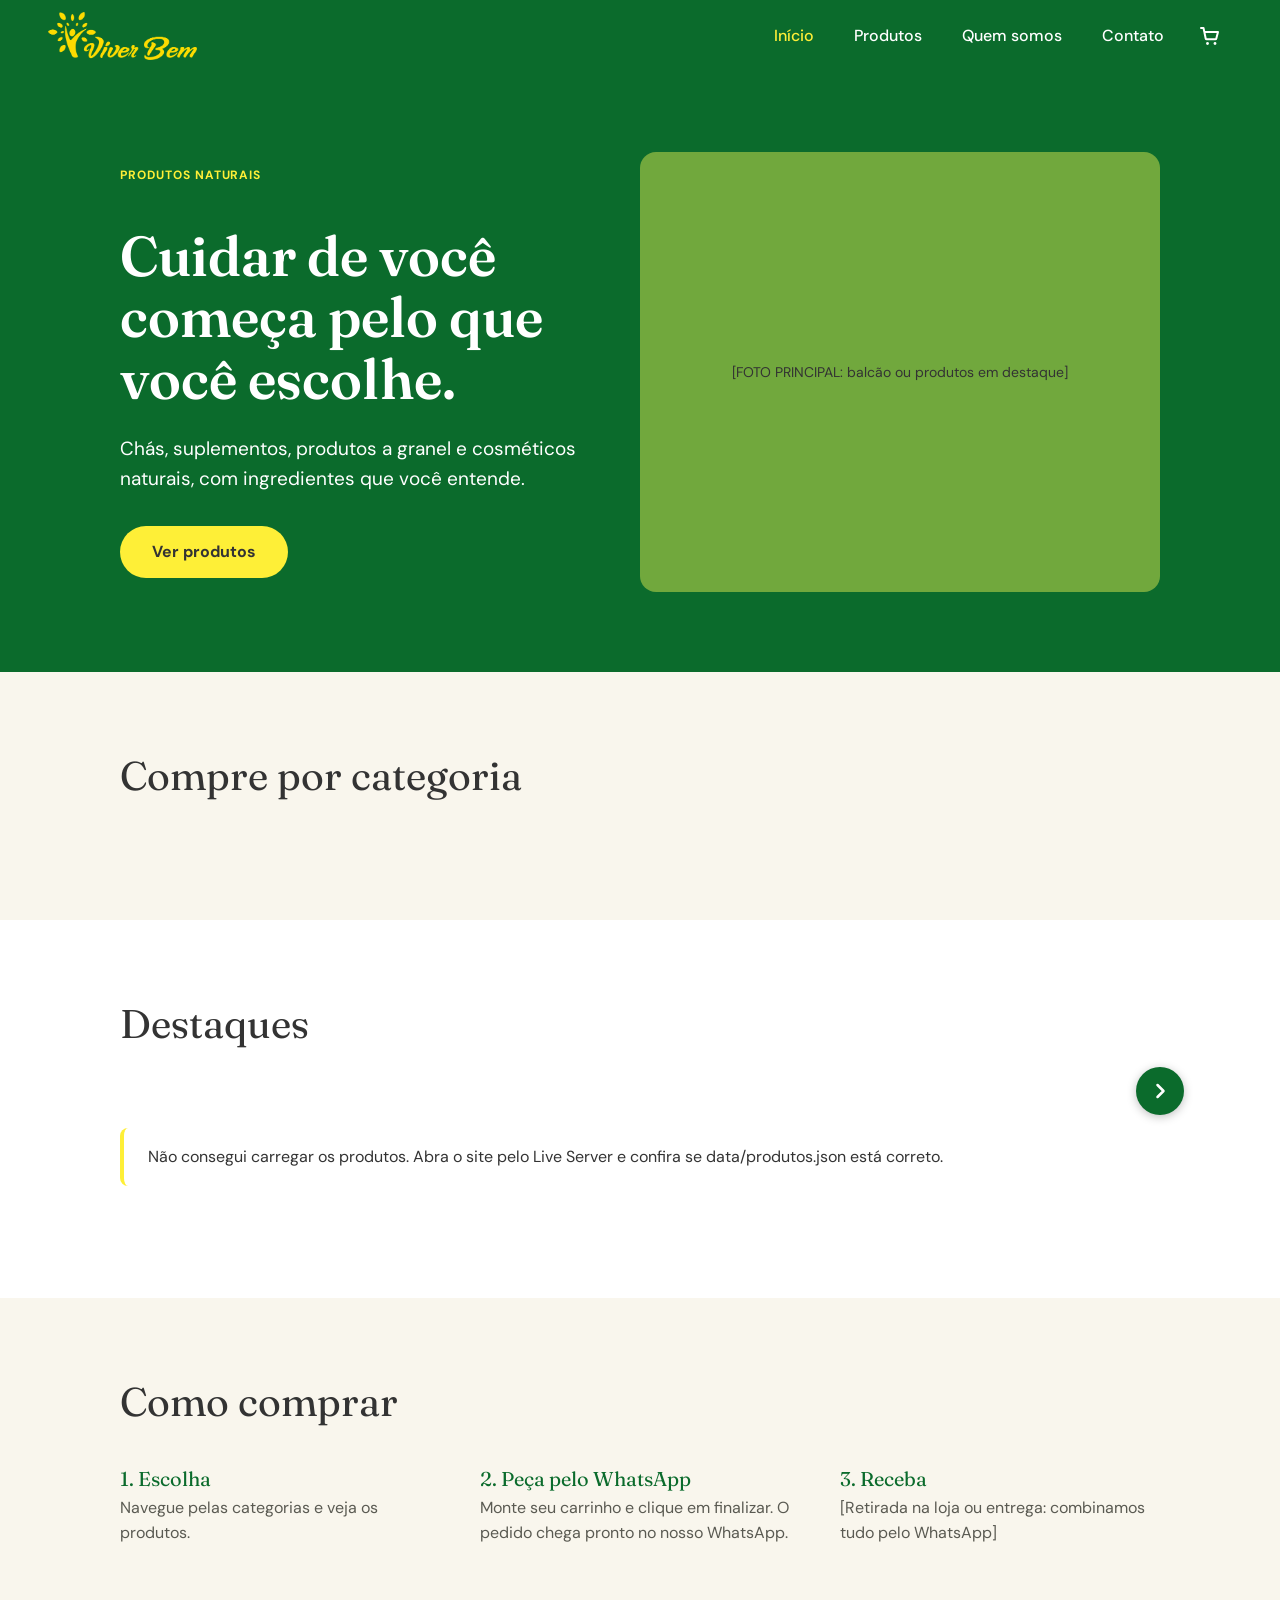
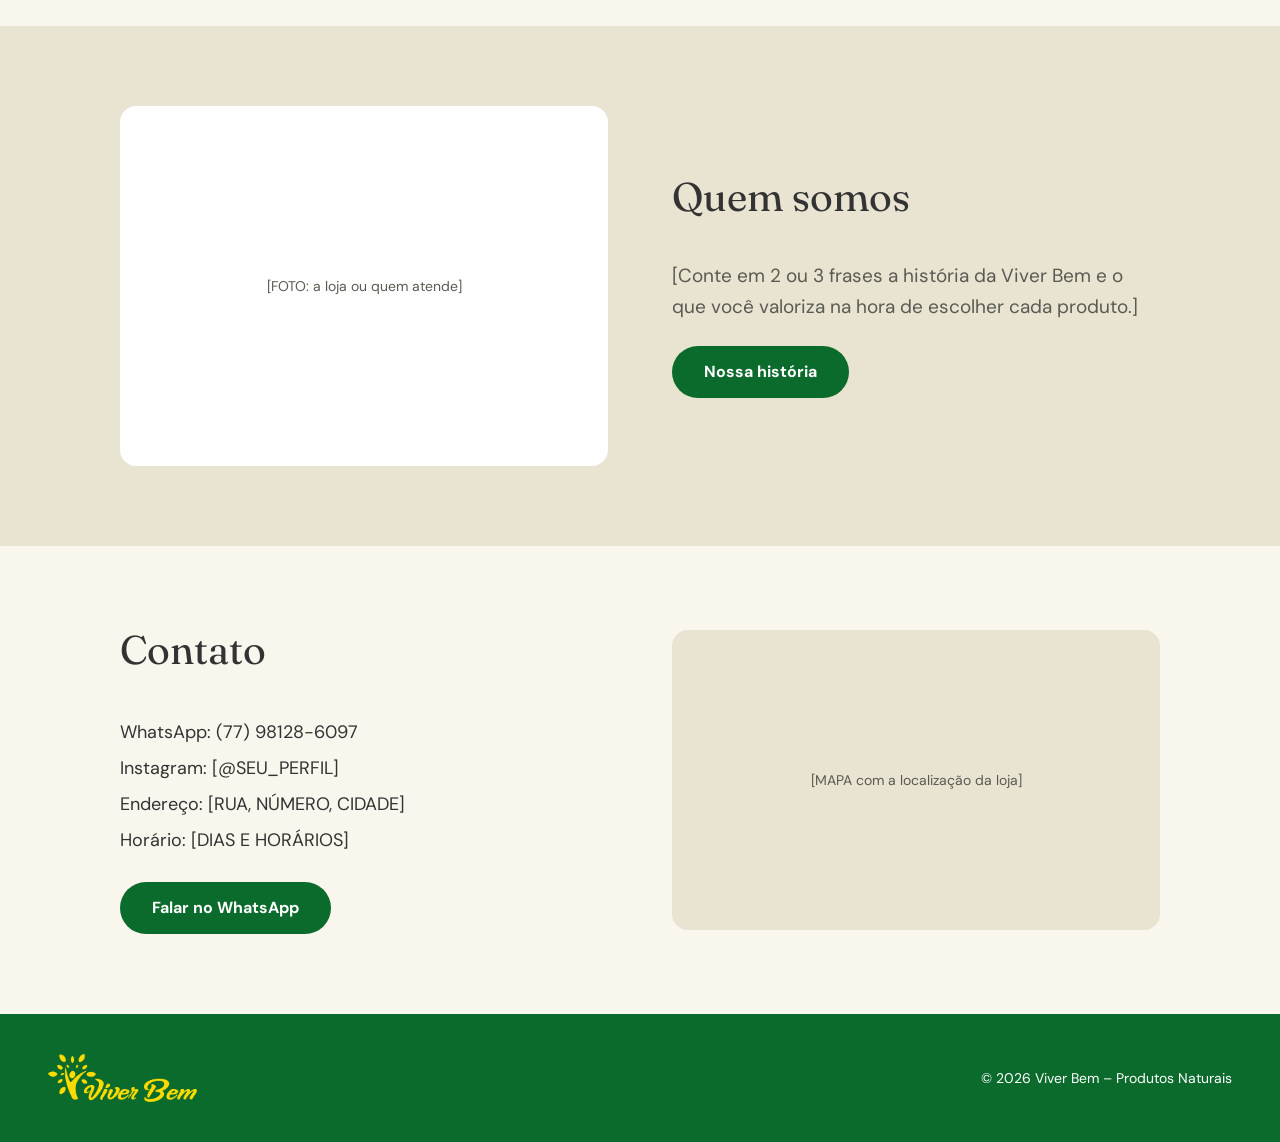
==== index.html @ a7bb8b26 "Primeira versão do site Viver Bem" ====
<!doctype html>
<html lang="pt-BR">
<head>
  <meta charset="utf-8">
  <meta name="viewport" content="width=device-width, initial-scale=1">
  <title>Viver Bem – Produtos Naturais</title>
  <meta name="description" content="Chás, suplementos, produtos a granel e cosméticos naturais. Escolha na Viver Bem e compre com segurança.">

  <link rel="icon" href="assets/favicon.ico" sizes="any">
  <link rel="icon" type="image/png" sizes="32x32" href="assets/favicon-32.png">
  <link rel="apple-touch-icon" href="assets/apple-touch-icon.png">
  <meta name="theme-color" content="#0B6B2C">

  <link rel="preconnect" href="https://fonts.googleapis.com">
  <link rel="preconnect" href="https://fonts.gstatic.com" crossorigin>
  <link href="https://fonts.googleapis.com/css2?family=DM+Sans:wght@400;500;700&family=Fraunces:wght@400;600&display=swap" rel="stylesheet">
  <link rel="stylesheet" href="css/style.css">
</head>
<body data-pagina="home">

  <!-- CABEÇALHO -->
  <header class="site-header">
    <div class="container container-largo header-inner">
      <a href="index.html" class="logo-link" aria-label="Viver Bem – página inicial">
        <img src="assets/logo-amarelo.png" alt="Viver Bem" class="logo">
      </a>

      <div class="header-acoes">
        <a href="carrinho.html" class="carrinho-link" aria-label="Carrinho vazio">
          <svg width="24" height="24" viewBox="0 0 24 24" fill="none" aria-hidden="true">
            <path d="M3 4h2.5l2.2 10.5a1 1 0 0 0 1 .8h8.6a1 1 0 0 0 1-.8L20 8H6.2" stroke="currentColor" stroke-width="2" stroke-linecap="round" stroke-linejoin="round"/>
            <circle cx="9.5" cy="19.5" r="1.4" fill="currentColor"/><circle cx="17" cy="19.5" r="1.4" fill="currentColor"/>
          </svg>
          <span class="carrinho-qtd" hidden>0</span>
        </a>
        <button class="menu-toggle" type="button" aria-expanded="false" aria-controls="menu-principal" aria-label="Abrir menu">
        <svg width="24" height="24" viewBox="0 0 24 24" fill="none" aria-hidden="true">
          <path d="M3 6h18M3 12h18M3 18h18" stroke="currentColor" stroke-width="2" stroke-linecap="round"/>
        </svg>
      </button>
      </div>

      <nav id="menu-principal" class="menu" aria-label="Menu principal">
        <a href="index.html" aria-current="page">Início</a>
        <a href="produtos.html">Produtos</a>
        <a href="#quem-somos">Quem somos</a>
        <a href="#contato">Contato</a>
      </nav>
    </div>
  </header>

  <main>

    <!-- HERO -->
    <section class="hero">
      <div class="container hero-inner">
        <div class="hero-texto">
          <p class="eyebrow">Produtos naturais</p>
          <h1>Cuidar de você começa pelo que você escolhe.</h1>
          <p class="lead">Chás, suplementos, produtos a granel e cosméticos naturais, com ingredientes que você entende.</p>
          <a href="produtos.html" class="btn btn-amarelo">Ver produtos</a>
        </div>
        <div class="ph ph-hero" role="img" aria-label="Foto principal">[FOTO PRINCIPAL: balcão ou produtos em destaque]</div>
      </div>
    </section>

    <!-- CATEGORIAS -->
    <section class="secao">
      <div class="container">
        <h2>Compre por categoria</h2>
        <div class="grid grid-categorias" id="lista-categorias">
          <!-- Os cartões das categorias entram aqui sozinhos (Supabase ou data/categorias.json) -->
        </div>
      </div>
    </section>

    <!-- DESTAQUES -->
    <section class="secao secao-branca">
      <div class="container">
        <h2>Destaques</h2>
        <div class="carrossel">
          <button type="button" class="carrossel-seta anterior" id="destaques-anterior" aria-label="Ver produtos anteriores" disabled>
            <svg width="20" height="20" viewBox="0 0 20 20" fill="none" aria-hidden="true"><path d="M12.5 4l-6 6 6 6" stroke="currentColor" stroke-width="2.5" stroke-linecap="round" stroke-linejoin="round"/></svg>
          </button>
          <div class="carrossel-trilho" id="lista-destaques" role="region" aria-label="Produtos em destaque">
            <!-- Os cards entram aqui sozinhos (produtos marcados como destaque) -->
          </div>
          <button type="button" class="carrossel-seta proximo" id="destaques-proximo" aria-label="Ver mais produtos">
            <svg width="20" height="20" viewBox="0 0 20 20" fill="none" aria-hidden="true"><path d="M7.5 4l6 6-6 6" stroke="currentColor" stroke-width="2.5" stroke-linecap="round" stroke-linejoin="round"/></svg>
          </button>
        </div>
        <p id="aviso-erro" class="aviso-erro" hidden></p>
      </div>
    </section>

    <!-- COMO COMPRAR -->
    <section class="secao">
      <div class="container">
        <h2>Como comprar</h2>
        <div class="grid grid-passos">
          <div class="passo">
            <h3>1. Escolha</h3>
            <p>Navegue pelas categorias e veja os produtos.</p>
          </div>
          <div class="passo">
            <h3>2. Peça pelo WhatsApp</h3>
            <p>Monte seu carrinho e clique em finalizar. O pedido chega pronto no nosso WhatsApp.</p>
          </div>
          <div class="passo">
            <h3>3. Receba</h3>
            <p>[Retirada na loja ou entrega: combinamos tudo pelo WhatsApp]</p>
          </div>
        </div>
      </div>
    </section>

    <!-- QUEM SOMOS -->
    <section class="secao secao-areia" id="quem-somos">
      <div class="container duas-colunas">
        <div class="ph ph-sobre" role="img" aria-label="Foto da loja">[FOTO: a loja ou quem atende]</div>
        <div>
          <h2>Quem somos</h2>
          <p class="lead">[Conte em 2 ou 3 frases a história da Viver Bem e o que você valoriza na hora de escolher cada produto.]</p>
          <a href="#quem-somos" class="btn btn-verde">Nossa história</a>
        </div>
      </div>
    </section>

    <!-- CONTATO -->
    <section class="secao" id="contato">
      <div class="container duas-colunas">
        <div>
          <h2>Contato</h2>
          <ul class="lista-contato">
            <li>WhatsApp: (77) 98128-6097</li>
            <li>Instagram: [@SEU_PERFIL]</li>
            <li>Endereço: [RUA, NÚMERO, CIDADE]</li>
            <li>Horário: [DIAS E HORÁRIOS]</li>
          </ul>
          <a href="https://wa.me/5577981286097?text=Ol%C3%A1!%20Vim%20pelo%20site%20da%20Viver%20Bem" class="btn btn-verde" target="_blank" rel="noopener">Falar no WhatsApp</a>
        </div>
        <div class="ph ph-mapa" role="img" aria-label="Mapa com a localização da loja">[MAPA com a localização da loja]</div>
      </div>
    </section>

  </main>

  <!-- RODAPÉ -->
  <footer class="site-footer">
    <div class="container container-largo footer-inner">
      <img src="assets/logo-amarelo.png" alt="Viver Bem" class="logo logo-rodape">
      <p>© <span id="ano">2026</span> Viver Bem – Produtos Naturais</p>
    </div>
  </footer>

  <script src="js/main.js"></script>
  <script src="js/config.js"></script>
  <script src="js/carrinho.js"></script>
  <script src="js/loja.js"></script>
</body>
</html>
---- css/style.css ----
/* ==========================================================
   Viver Bem – estilos
   Feito para celular primeiro (390px); amplia a partir de 768px e 1024px.
   Cores e medidas seguem o protótipo do Figma.
   ========================================================== */

/* ---------- 1. Variáveis (cores, fontes, espaçamentos) ---------- */
:root {
  /* Cores da marca */
  --verde-escuro: #0B6B2C;
  --verde-claro: #71A83D;
  --amarelo: #FEEF37;
  --creme: #F9F6ED;
  --texto: #333333;
  --texto-suave: #5A5A52;
  --areia: #E9E3D2;
  --branco: #FFFFFF;

  /* Fontes */
  --fonte-titulo: "Fraunces", Georgia, serif;
  --fonte-texto: "DM Sans", system-ui, sans-serif;

  /* Espaçamentos (múltiplos de 8) */
  --e1: 8px;
  --e2: 16px;
  --e3: 24px;
  --e4: 32px;
  --e5: 40px;
  --e6: 48px;
  --e8: 64px;
  --e10: 80px;

  --raio: 16px;
  --largura-max: 1200px;
}

/* ---------- 2. Base ---------- */
*, *::before, *::after { box-sizing: border-box; }

body {
  margin: 0;
  font-family: var(--fonte-texto);
  font-size: 16px;
  line-height: 1.6;
  color: var(--texto);
  background: var(--creme);
}

img { max-width: 100%; display: block; }
a { color: inherit; text-decoration: none; }

h1, h2, h3 {
  font-family: var(--fonte-titulo);
  font-weight: 400;
  margin: 0;
}
h1 { font-size: 36px; line-height: 1.15; font-weight: 600; }
h2 { font-size: 28px; line-height: 1.2; margin-bottom: var(--e4); }
h3 { font-size: 20px; line-height: 1.25; }

p { margin: 0; }

:focus-visible {
  outline: 3px solid var(--amarelo);
  outline-offset: 3px;
}

.container {
  width: 100%;
  max-width: var(--largura-max);
  margin: 0 auto;
  padding: 0 20px;
}

/* ---------- 3. Botões ---------- */
.btn {
  display: inline-block;
  min-height: 52px;
  padding: 0 var(--e4);
  line-height: 52px;
  border-radius: 999px;
  font-weight: 700;
  font-size: 16px;
  text-align: center;
  cursor: pointer;
  border: 0;
  font-family: inherit;
  transition: transform .15s ease, filter .15s ease;
}
.btn:hover { transform: translateY(-1px); filter: brightness(1.05); }
.btn-verde { background: var(--verde-escuro); color: var(--branco); }
.btn-amarelo { background: var(--amarelo); color: var(--texto); }

/* ---------- 4. Cabeçalho ---------- */
.site-header {
  background: var(--verde-escuro);
  color: var(--branco);
  position: sticky;
  top: 0;
  z-index: 10;
}
.header-inner {
  display: flex;
  align-items: center;
  justify-content: space-between;
  flex-wrap: wrap;
  min-height: 64px;
}
.logo { height: 40px; width: auto; }

.menu-toggle {
  background: none;
  border: 0;
  color: var(--branco);
  width: 44px;
  height: 44px;
  display: grid;
  place-items: center;
  cursor: pointer;
}

/* No celular o menu abre embaixo do cabeçalho */
.menu {
  display: none;
  width: 100%;
  flex-direction: column;
  padding: var(--e1) 0 var(--e3);
}
.menu.aberto { display: flex; }
.menu a {
  padding: 12px 0;
  font-weight: 500;
  border-bottom: 1px solid rgba(255, 255, 255, .15);
}
.menu a[aria-current="page"] { color: var(--amarelo); }

/* ---------- 5. Seções ---------- */
.secao { padding: var(--e8) 0; }
.secao-branca { background: var(--branco); }
.secao-areia { background: var(--areia); }

.eyebrow {
  font-size: 12px;
  font-weight: 700;
  letter-spacing: .08em;
  text-transform: uppercase;
  color: var(--amarelo);
  margin-bottom: var(--e2);
}
.lead { font-size: 19px; line-height: 1.6; }

/* Espaço reservado para fotos: troque por <img> quando tiver as fotos */
.ph {
  background: var(--areia);
  color: var(--texto-suave);
  border-radius: var(--raio);
  display: grid;
  place-items: center;
  text-align: center;
  padding: var(--e2);
  font-size: 14px;
}

/* ---------- 6. Hero ---------- */
.hero {
  background: var(--verde-escuro);
  color: var(--branco);
  padding: var(--e4) 0 var(--e5);
}
.hero-inner { display: grid; gap: var(--e4); }
.hero-texto { display: grid; gap: var(--e2); justify-items: start; }
.hero-texto .lead { max-width: 480px; }
.hero-texto .btn { margin-top: var(--e1); width: 100%; }
.ph-hero { background: var(--verde-claro); color: var(--texto); min-height: 220px; }

/* ---------- 7. Grades ---------- */
.grid { display: grid; gap: var(--e2); }
.grid-categorias, .grid-produtos { grid-template-columns: repeat(2, 1fr); }
.grid-passos { gap: var(--e3); }

.categoria { display: grid; gap: var(--e1); align-content: start; }
.categoria .ph { height: 120px; }
.link-suave { font-size: 14px; font-weight: 700; color: var(--verde-escuro); }

.card-produto { display: grid; gap: 6px; align-content: start; }
.ph-produto { aspect-ratio: 1 / 1; background: var(--areia); }
.card-produto h3 { font-size: 17px; }
.card-categoria { font-size: 14px; color: var(--texto-suave); margin-top: 6px; }
.preco {
  font-family: var(--fonte-titulo);
  font-weight: 600;
  font-size: 18px;
  color: var(--verde-escuro);
}
.card-produto:hover h3 { text-decoration: underline; }

.passo h3 { color: var(--verde-escuro); margin-bottom: 4px; }
.passo p { color: var(--texto-suave); font-size: 14px; }

/* ---------- 8. Quem somos e Contato ---------- */
.duas-colunas { display: grid; gap: var(--e4); }
.duas-colunas .lead { color: var(--texto-suave); margin-bottom: var(--e3); }
.ph-sobre { min-height: 240px; background: var(--branco); }
.ph-mapa { min-height: 240px; }

.lista-contato {
  list-style: none;
  padding: 0;
  margin: 0 0 var(--e3);
  font-size: 18px;
  line-height: 2;
}

/* ---------- 9. Rodapé ---------- */
.site-footer {
  background: var(--verde-escuro);
  color: var(--branco);
  padding: var(--e5) 0;
}
.footer-inner { display: grid; gap: var(--e2); }
.logo-rodape { height: 36px; }
.site-footer p { font-size: 14px; }

/* ---------- 10. Página de produtos (catálogo) ---------- */
[hidden] { display: none !important; }

.topo-pagina { padding: var(--e6) 0 var(--e3); }
.topo-pagina .lead { color: var(--texto-suave); margin: var(--e1) 0 var(--e3); font-size: 16px; }

.filtros { display: flex; flex-wrap: wrap; gap: var(--e1); }
.chip {
  display: inline-block;
  min-height: 44px;
  line-height: 41px;
  padding: 0 18px;
  border: 1.5px solid var(--verde-escuro);
  border-radius: 999px;
  color: var(--verde-escuro);
  font-weight: 700;
  font-size: 14px;
  transition: background .15s ease, color .15s ease;
}
.chip:hover { background: rgba(11, 107, 44, .08); }
.chip.ativo { background: var(--verde-escuro); color: var(--branco); }

.secao-grade { padding: var(--e2) 0 var(--e10); }
.grid-catalogo { row-gap: var(--e4); }
.vazio { text-align: center; color: var(--texto-suave); padding: var(--e8) 0; }

/* ---------- 11. Página de um produto ---------- */
.caminho {
  display: flex;
  flex-wrap: wrap;
  gap: var(--e1);
  padding-top: var(--e3);
  font-size: 14px;
  color: var(--texto-suave);
}
.caminho a:hover { text-decoration: underline; }

.produto { padding: var(--e2) 0 var(--e8); }
.produto-grid { display: grid; gap: var(--e4); }

.galeria { display: grid; gap: 12px; align-content: start; }
.ph-principal { aspect-ratio: 1 / 1; }
.miniaturas { display: flex; gap: 12px; }
.ph-mini { width: 72px; height: 72px; padding: 0; border-radius: 12px; font-size: 12px; }

.produto-info { display: grid; gap: var(--e2); align-content: start; justify-items: start; }
.eyebrow-escuro { color: var(--verde-escuro); margin-bottom: 0; }
.produto-info .lead { color: var(--texto-suave); font-size: 16px; }
.preco-grande {
  font-family: var(--fonte-titulo);
  font-size: 28px;
  color: var(--verde-escuro);
  line-height: 1.2;
}
.nota { font-size: 14px; color: var(--texto-suave); }

.subtitulo { font-size: 20px; margin: var(--e1) 0 0; }
.beneficios { list-style: none; margin: 0; padding: 0; display: grid; gap: 12px; }
.beneficios li { display: flex; gap: 12px; align-items: center; }
.beneficios svg { flex: none; color: var(--verde-escuro); }

.btn-comprar { width: 100%; }
.texto-largo { max-width: 800px; margin: 0 auto; }
.texto-largo h2 { margin-bottom: var(--e2); }
.texto-largo .lead { color: var(--texto-suave); }

/* ---------- 12. Fotos reais, miniaturas e avisos ---------- */
.foto-produto,
.foto-principal {
  width: 100%;
  aspect-ratio: 1 / 1;
  object-fit: cover;
  border-radius: var(--raio);
  background: var(--areia);
}

.mini {
  width: 72px;
  height: 72px;
  padding: 0;
  border: 2px solid transparent;
  border-radius: 12px;
  overflow: hidden;
  background: var(--areia);
  cursor: pointer;
}
.mini img { width: 100%; height: 100%; object-fit: cover; }
.mini[aria-current="true"] { border-color: var(--verde-escuro); }

.etiqueta {
  justify-self: start;
  font-size: 12px;
  font-weight: 700;
  color: var(--texto-suave);
  background: var(--areia);
  border-radius: 999px;
  padding: 2px 12px;
}
.card-produto.indisponivel .ph,
.card-produto.indisponivel .foto-produto { opacity: .55; }

.btn.desativado {
  background: var(--areia);
  color: var(--texto-suave);
  pointer-events: none;
}

.aviso-erro {
  margin: var(--e4) auto;
  padding: var(--e2) var(--e3);
  background: var(--branco);
  border-left: 4px solid var(--amarelo);
  border-radius: 8px;
  color: var(--texto);
}

/* ==========================================================
   Tablet (768px ou mais)
   ========================================================== */
@media (min-width: 768px) {
  .container { padding: 0 var(--e5); }
  .grid-passos { grid-template-columns: repeat(3, 1fr); gap: var(--e5); }
  .passo p { font-size: 16px; }
  .hero-texto .btn { width: auto; }
}

/* ==========================================================
   Desktop (1024px ou mais)
   ========================================================== */
@media (min-width: 1024px) {
  .container { padding: 0 var(--e10); }

  h1 { font-size: 56px; line-height: 1.1; }
  h2 { font-size: 40px; margin-bottom: var(--e5); }
  h3 { font-size: 20px; }

  .secao { padding: var(--e10) 0; }

  /* Cabeçalho: menu aparece ao lado da logo, sem botão */
  .header-inner { flex-wrap: nowrap; min-height: 72px; }
  .logo { height: 48px; }
  .menu-toggle { display: none; }
  .menu {
    display: flex;
    flex-direction: row;
    width: auto;
    gap: var(--e5);
    padding: 0;
  }
  .menu a { padding: 0; border: 0; }
  .menu a:hover { color: var(--amarelo); }

  /* Hero em duas colunas */
  .hero { padding: var(--e10) 0; }
  .hero-inner { grid-template-columns: 1fr 520px; gap: var(--e8); align-items: center; }
  .hero-texto { gap: var(--e3); }
  .lead { font-size: 19px; }
  .ph-hero { min-height: 440px; }

  /* 4 colunas */
  .grid-categorias, .grid-produtos { grid-template-columns: repeat(4, 1fr); gap: var(--e3); }
  .categoria .ph { height: 240px; }
  .categoria h3, .card-produto h3 { font-size: 20px; }
  .card-produto { gap: var(--e1); }

  /* Duas colunas */
  .duas-colunas { grid-template-columns: 1fr 1fr; gap: var(--e8); align-items: center; }
  .ph-sobre { min-height: 360px; }
  .ph-mapa { min-height: 300px; }

  .footer-inner { grid-template-columns: auto auto; justify-content: space-between; align-items: center; }

  /* Catálogo */
  .topo-pagina { padding: var(--e8) 0 var(--e3); }
  .topo-pagina .lead { font-size: 19px; }
  .secao-grade { padding: var(--e4) 0 120px; }
  .grid-catalogo { row-gap: var(--e6); }

  /* Página de um produto: imagem à esquerda, informações à direita */
  .produto { padding: var(--e4) 0 var(--e10); }
  .produto-grid { grid-template-columns: 1fr 1fr; gap: var(--e8); align-items: start; }
  .mini { width: 88px; height: 88px; }
  .produto-info { gap: var(--e2); }
  .preco-grande { font-size: 40px; }
  .produto-info .lead { font-size: 19px; }
  .btn-comprar { max-width: 420px; }
}

/* ---------- 13. Carrinho ---------- */
.header-acoes { display: flex; align-items: center; gap: var(--e1); }
.carrinho-link {
  position: relative;
  width: 44px; height: 44px;
  display: grid; place-items: center;
  color: var(--branco);
}
.carrinho-qtd {
  position: absolute; top: 2px; right: 0;
  min-width: 20px; height: 20px; padding: 0 5px;
  border-radius: 999px;
  background: var(--amarelo); color: var(--texto);
  font-size: 12px; font-weight: 700; line-height: 20px; text-align: center;
}
.carrinho-qtd[hidden] { display: none; }

.btn:disabled, .btn.desativado { opacity: .5; cursor: not-allowed; transform: none; filter: none; }

.quantidade { margin: var(--e3) 0; }
.quantidade .rotulo { font-weight: 700; margin-bottom: var(--e1); }
.subtotal { margin-top: var(--e1); color: var(--texto-suave); }
.subtotal strong { color: var(--verde-escuro); font-size: 20px; }

.stepper {
  display: inline-flex; align-items: center;
  border: 2px solid var(--areia); border-radius: 999px;
  background: var(--branco);
}
.stepper button {
  width: 48px; height: 48px;
  border: 0; background: none; border-radius: 999px;
  font: inherit; font-size: 24px; color: var(--verde-escuro); cursor: pointer;
}
.stepper button:disabled { color: #aaa; cursor: not-allowed; }
.stepper output { min-width: 80px; text-align: center; font-weight: 700; }

.status-carrinho { margin-top: var(--e2); font-weight: 500; color: var(--verde-escuro); }
.status-carrinho a { text-decoration: underline; font-weight: 700; }

.carrinho-lista { list-style: none; padding: 0; margin: 0 0 var(--e4); }
.item-carrinho {
  display: grid; gap: var(--e1);
  grid-template-columns: 1fr auto;
  align-items: center;
  padding: var(--e2) 0;
  border-bottom: 1px solid var(--areia);
}
.item-info { grid-column: 1 / -1; }
.item-nome { font-weight: 700; color: var(--verde-escuro); }
.item-total { font-weight: 700; text-align: right; }
.link-botao {
  background: none; border: 0; padding: 8px 0;
  font: inherit; font-size: 14px; color: var(--texto-suave);
  text-decoration: underline; cursor: pointer; justify-self: start;
}
.carrinho-resumo { display: grid; gap: var(--e2); }
.carrinho-total { font-size: 20px; }
.carrinho-total strong { color: var(--verde-escuro); font-size: 28px; }
.carrinho-resumo .btn { width: 100%; }

@media (min-width: 768px) {
  .item-carrinho { grid-template-columns: 1fr auto 120px auto; gap: var(--e3); }
  .item-info { grid-column: auto; }
  .carrinho-resumo { max-width: 420px; margin-left: auto; }
}

.item-carrinho .stepper { justify-self: start; }
.caminho { padding-top: var(--e2); padding-bottom: var(--e1); }
@media (min-width: 1024px) {
  .menu { order: 2; margin-left: auto; }
  .header-acoes { order: 3; margin-left: var(--e3); }
}

/* Cabeçalho e rodapé usam quase a largura toda: logo na esquerda, menu na direita */
.container-largo { max-width: 1600px; }
@media (min-width: 768px) { .container.container-largo { padding-left: var(--e5); padding-right: var(--e5); } }
@media (min-width: 1024px) { .container.container-largo { padding-left: var(--e6); padding-right: var(--e6); } }

.link-equipe { font-size: 12px; opacity: .7; text-decoration: underline; }
.link-equipe:hover, .link-equipe:focus-visible { opacity: 1; }

/* ---------- Carrossel de destaques ---------- */
.carrossel { position: relative; }
.carrossel-trilho {
  display: flex;
  gap: var(--e2);
  overflow-x: auto;
  scroll-snap-type: x mandatory;
  scrollbar-width: none;
  -webkit-overflow-scrolling: touch;
  padding-bottom: var(--e1);
}
.carrossel-trilho::-webkit-scrollbar { display: none; }
.carrossel-trilho > .card-produto {
  flex: 0 0 calc((100% - var(--e2)) / 2);
  scroll-snap-align: start;
}
.carrossel-seta {
  display: none;
  position: absolute;
  top: 40%;
  transform: translateY(-50%);
  width: 48px; height: 48px;
  border: 0; border-radius: 50%;
  background: var(--verde-escuro); color: var(--branco);
  box-shadow: 0 2px 10px rgba(0, 0, 0, .25);
  cursor: pointer;
  place-items: center;
  z-index: 2;
}
.carrossel-seta.anterior { left: -24px; }
.carrossel-seta.proximo { right: -24px; }
.carrossel-seta:disabled { opacity: 0; pointer-events: none; }
.carrossel.sem-rolagem .carrossel-seta { display: none !important; }
@media (min-width: 768px) {
  .carrossel-seta { display: grid; }
  .carrossel-trilho > .card-produto { flex-basis: calc((100% - 2 * var(--e2)) / 3); }
}
@media (min-width: 1024px) {
  .carrossel-trilho > .card-produto { flex-basis: calc((100% - 3 * var(--e3)) / 4); }
  .carrossel-trilho { gap: var(--e3); }
}

.campo-nome { display: grid; gap: 6px; font-weight: 500; }
.campo-nome input {
  min-height: 48px; padding: 10px 14px; border: 2px solid var(--areia); border-radius: 12px;
  font: inherit; color: var(--texto); background: var(--branco);
}
.campo-nome input:focus { outline: 3px solid var(--verde-claro); border-color: var(--verde-escuro); }
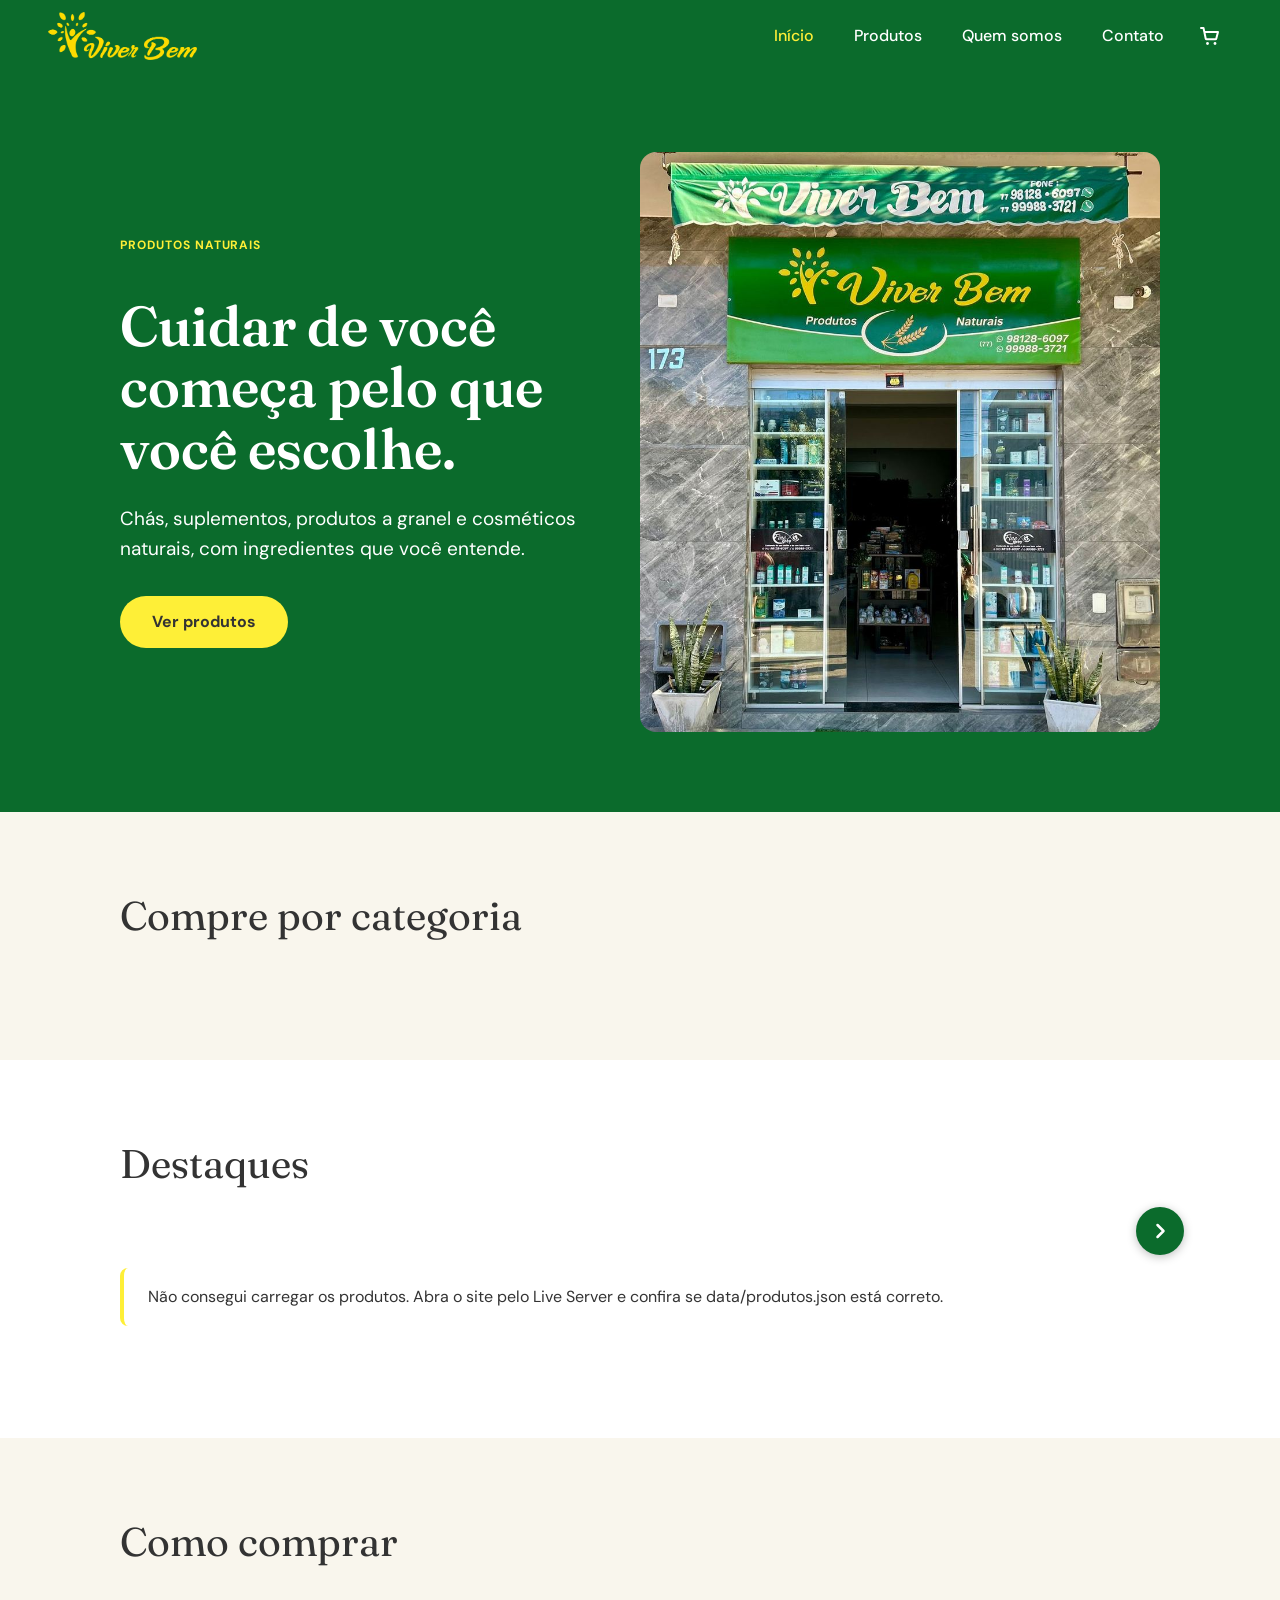
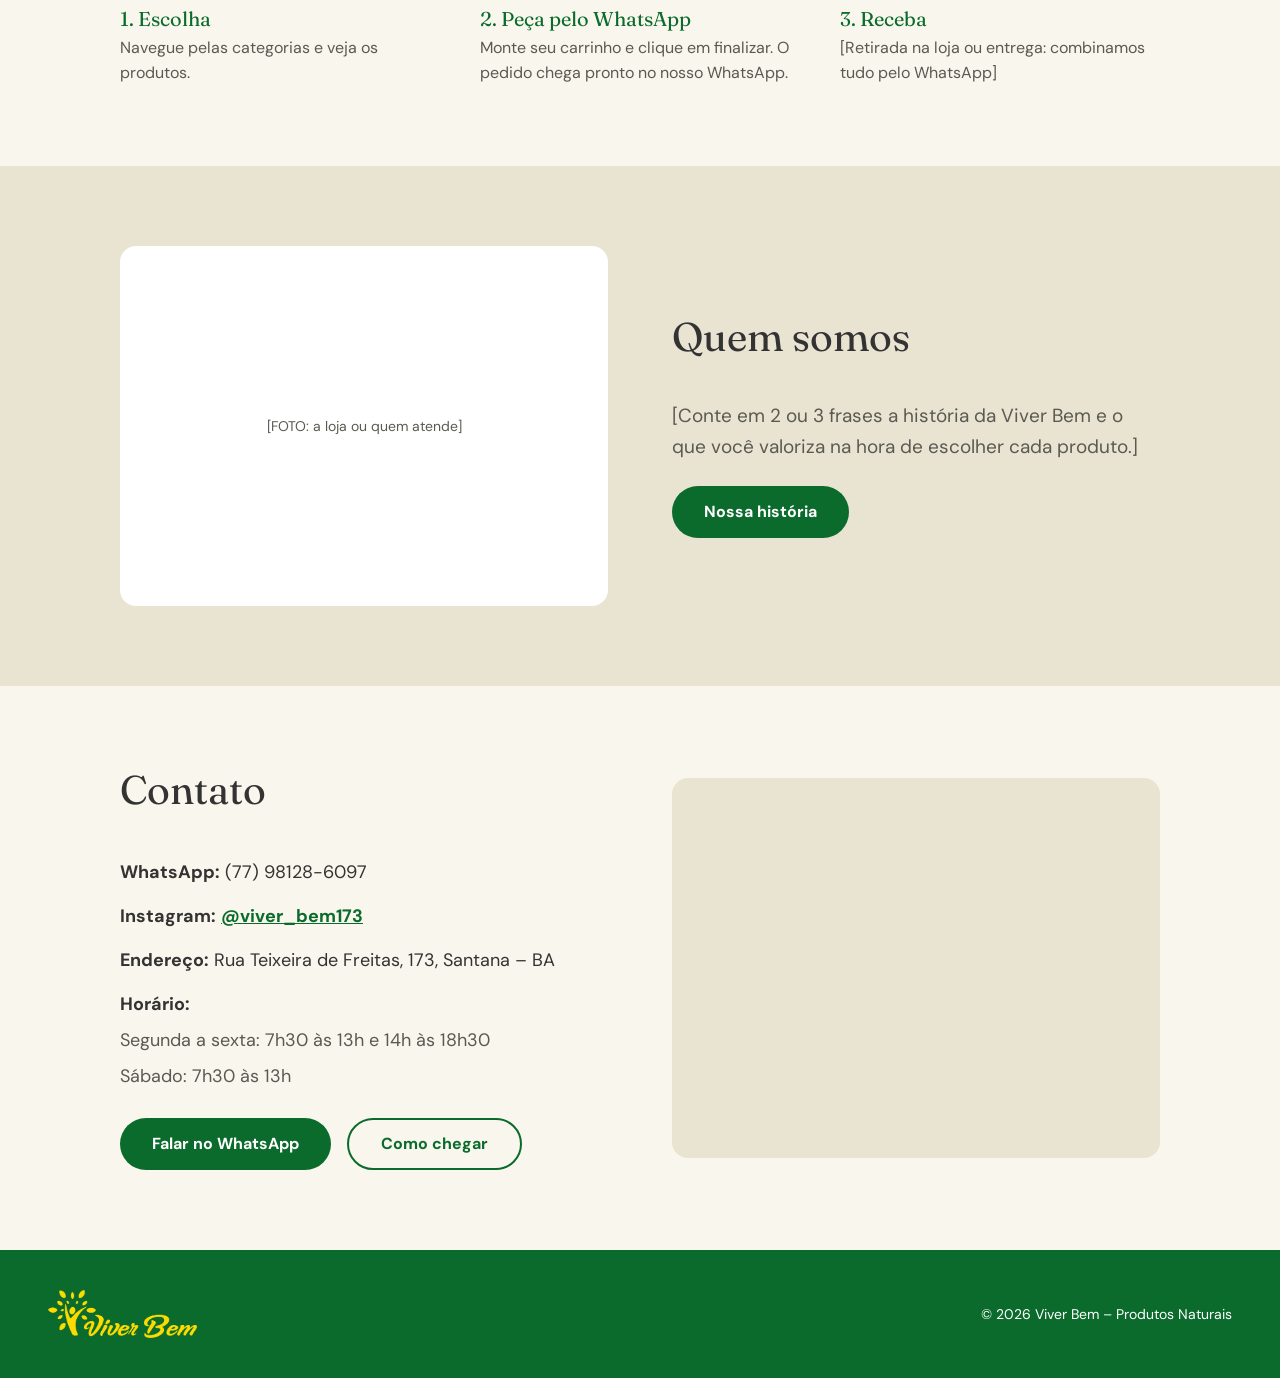
==== commit 2e43f20f: "Botão voltar, contato, foto da loja e painel" ====
--- a/index.html
+++ b/index.html
@@ -60,7 +60,7 @@
           <p class="lead">Chás, suplementos, produtos a granel e cosméticos naturais, com ingredientes que você entende.</p>
           <a href="produtos.html" class="btn btn-amarelo">Ver produtos</a>
         </div>
-        <div class="ph ph-hero" role="img" aria-label="Foto principal">[FOTO PRINCIPAL: balcão ou produtos em destaque]</div>
+        <img src="assets/loja-entrada.jpg" alt="Fachada da loja Viver Bem, na Rua Teixeira de Freitas, 173" class="foto-hero" width="900" height="1142">
       </div>
     </section>
 
@@ -132,14 +132,21 @@
         <div>
           <h2>Contato</h2>
           <ul class="lista-contato">
-            <li>WhatsApp: (77) 98128-6097</li>
-            <li>Instagram: [@SEU_PERFIL]</li>
-            <li>Endereço: [RUA, NÚMERO, CIDADE]</li>
-            <li>Horário: [DIAS E HORÁRIOS]</li>
+            <li><strong>WhatsApp:</strong> (77) 98128-6097</li>
+            <li><strong>Instagram:</strong> <a href="https://www.instagram.com/viver_bem173/" target="_blank" rel="noopener">@viver_bem173</a></li>
+            <li><strong>Endereço:</strong> Rua Teixeira de Freitas, 173, Santana – BA</li>
+            <li><strong>Horário:</strong>
+              <span class="horarios">Segunda a sexta: 7h30 às 13h e 14h às 18h30<br>Sábado: 7h30 às 13h</span>
+            </li>
           </ul>
-          <a href="https://wa.me/5577981286097?text=Ol%C3%A1!%20Vim%20pelo%20site%20da%20Viver%20Bem" class="btn btn-verde" target="_blank" rel="noopener">Falar no WhatsApp</a>
+          <div class="botoes-contato">
+            <a href="https://wa.me/5577981286097?text=Ol%C3%A1!%20Vim%20pelo%20site%20da%20Viver%20Bem" class="btn btn-verde" target="_blank" rel="noopener">Falar no WhatsApp</a>
+            <a href="https://www.google.com/maps/search/?api=1&query=Rua+Teixeira+de+Freitas%2C+173%2C+Santana+-+BA" class="btn btn-contorno" target="_blank" rel="noopener">Como chegar</a>
+          </div>
         </div>
-        <div class="ph ph-mapa" role="img" aria-label="Mapa com a localização da loja">[MAPA com a localização da loja]</div>
+        <div class="mapa">
+          <iframe title="Mapa com a localização da loja Viver Bem" src="https://www.google.com/maps?q=Rua+Teixeira+de+Freitas%2C+173%2C+Santana+-+BA&amp;output=embed" loading="lazy" referrerpolicy="no-referrer-when-downgrade" allowfullscreen></iframe>
+        </div>
       </div>
     </section>
 
--- a/css/style.css
+++ b/css/style.css
@@ -539,3 +539,34 @@
   font: inherit; color: var(--texto); background: var(--branco);
 }
 .campo-nome input:focus { outline: 3px solid var(--verde-claro); border-color: var(--verde-escuro); }
+
+/* Botão voltar */
+.voltar {
+  display: inline-flex; align-items: center; gap: 4px;
+  min-height: 44px; padding-right: var(--e2);
+  font-weight: 700; font-size: 15px; color: var(--verde-escuro);
+}
+.voltar:hover span { text-decoration: underline; }
+.voltar:focus-visible { outline: 3px solid var(--verde-claro); outline-offset: 2px; border-radius: 8px; }
+.barra-voltar { padding-top: var(--e2); }
+.barra-voltar + .caminho { padding-top: 0; }
+
+/* Foto da fachada na Home */
+.foto-hero {
+  display: block; width: 100%; height: auto; aspect-ratio: 4 / 3;
+  object-fit: cover; object-position: 50% 22%;
+  border-radius: var(--raio);
+}
+@media (min-width: 1024px) {
+  .foto-hero { aspect-ratio: 4 / 5; max-height: 580px; object-position: 50% 30%; }
+}
+
+/* Contato */
+.lista-contato li { margin-bottom: var(--e1); }
+.lista-contato a { color: var(--verde-escuro); font-weight: 700; text-decoration: underline; }
+.horarios { display: block; color: var(--texto-suave); }
+.botoes-contato { display: flex; flex-wrap: wrap; gap: var(--e2); margin-top: var(--e3); }
+.btn-contorno { background: none; color: var(--verde-escuro); border: 2px solid var(--verde-escuro); line-height: 48px; }
+.mapa { border-radius: var(--raio); overflow: hidden; min-height: 280px; background: var(--areia); }
+.mapa iframe { display: block; width: 100%; height: 100%; min-height: 300px; border: 0; }
+@media (min-width: 1024px) { .mapa iframe { min-height: 380px; } }
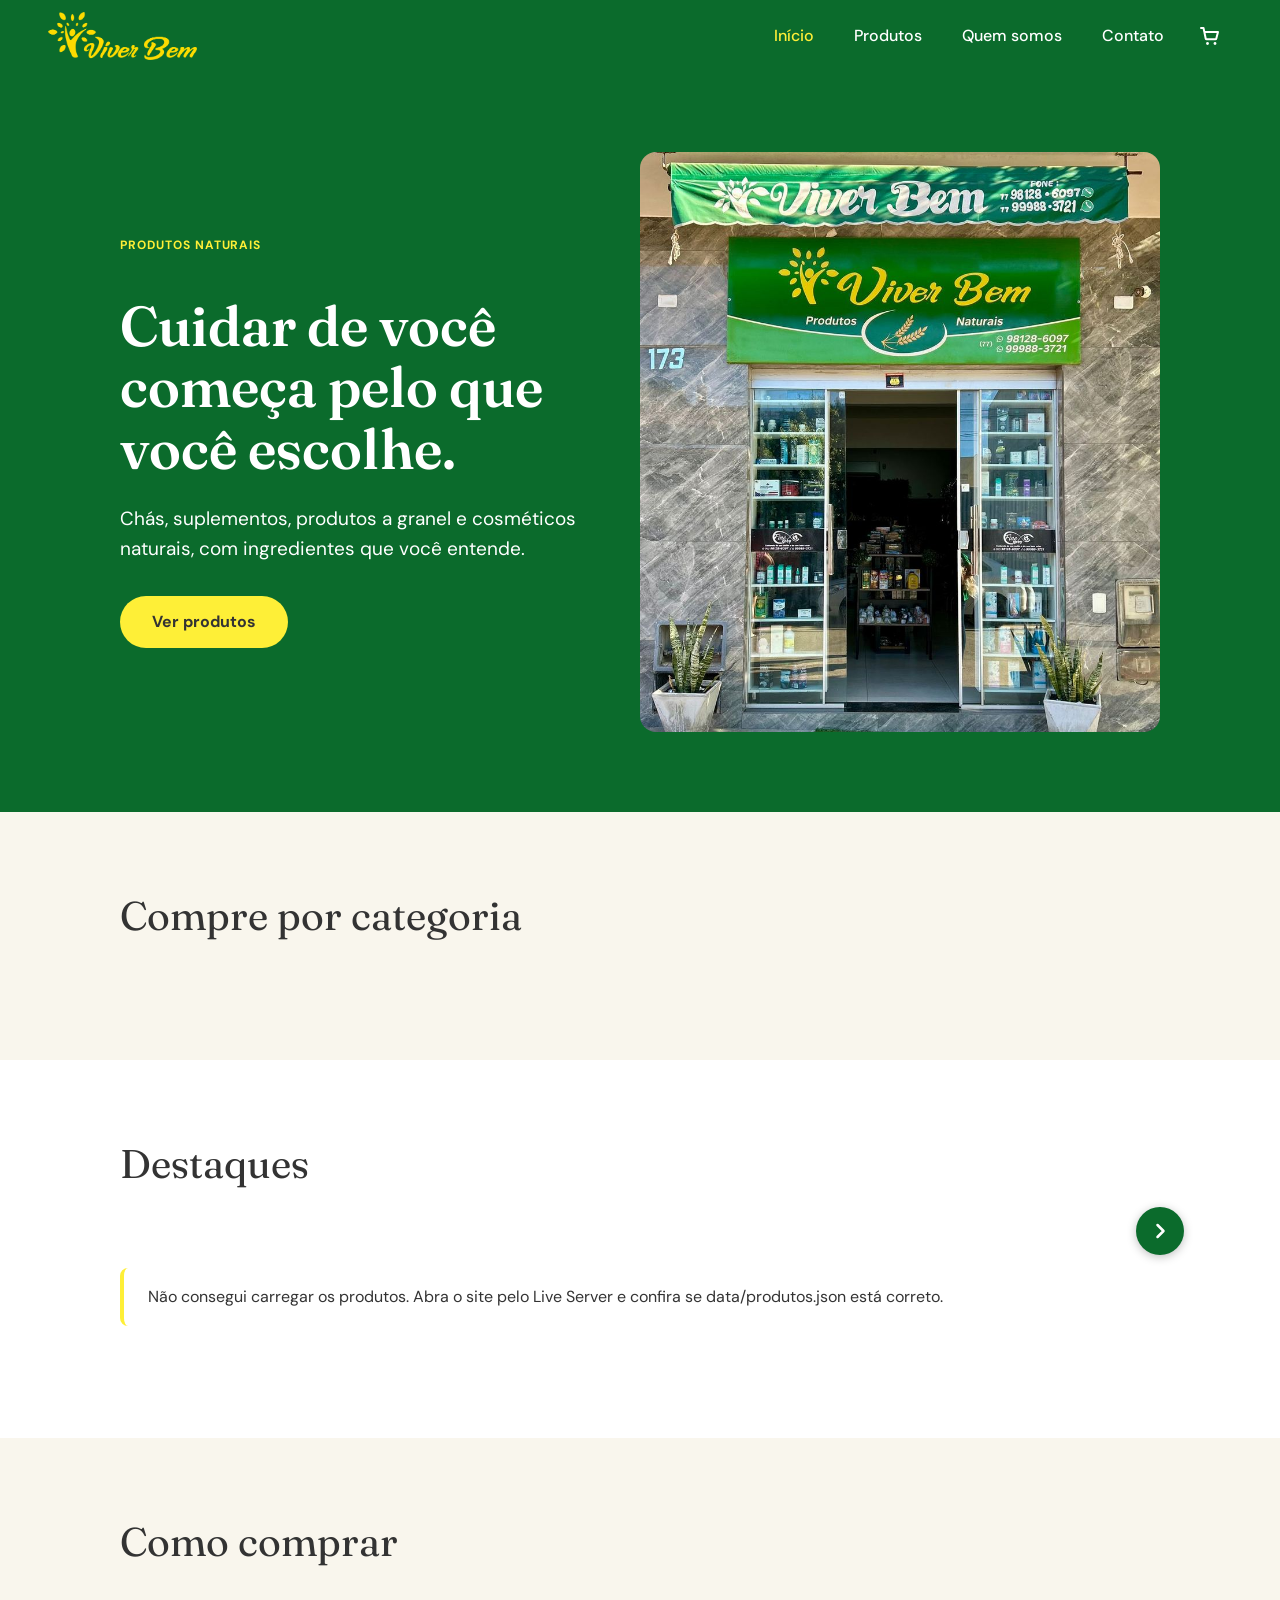
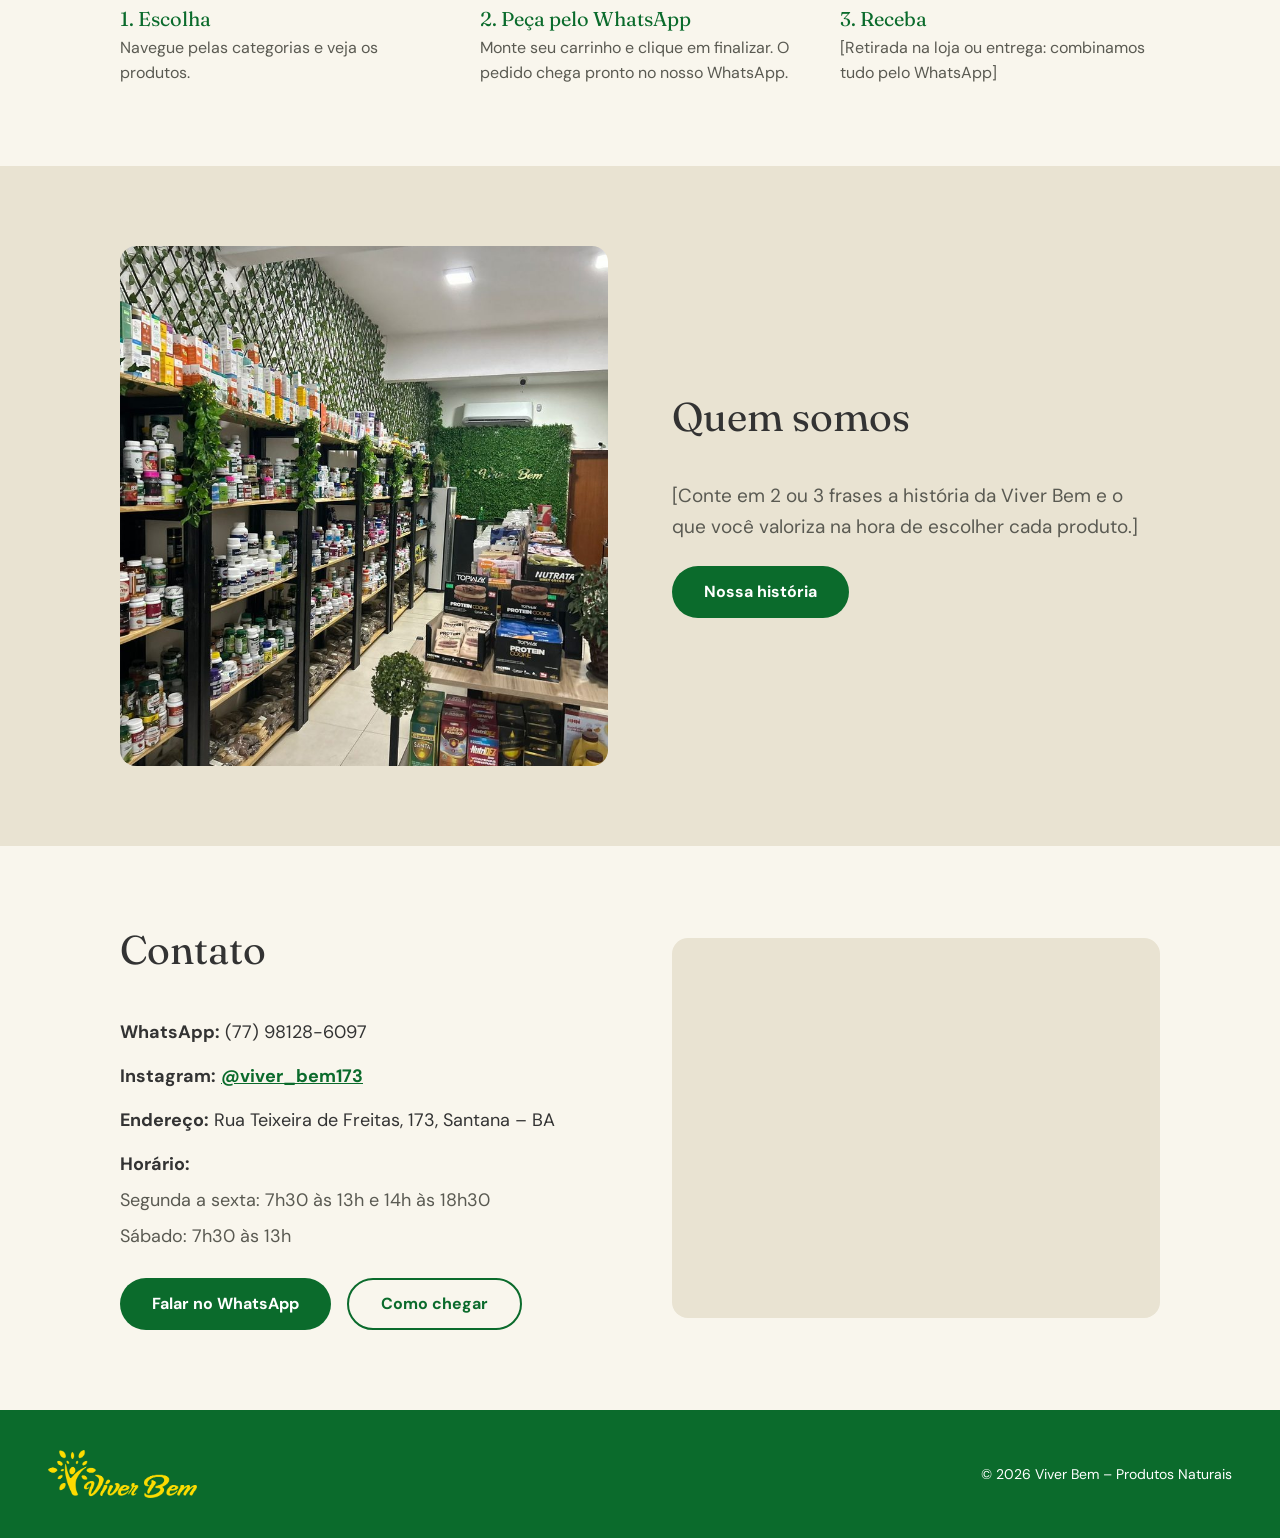
==== commit fa0d6dee: "Foto na seção Quem somos" ====
--- a/index.html
+++ b/index.html
@@ -117,7 +117,7 @@
     <!-- QUEM SOMOS -->
     <section class="secao secao-areia" id="quem-somos">
       <div class="container duas-colunas">
-        <div class="ph ph-sobre" role="img" aria-label="Foto da loja">[FOTO: a loja ou quem atende]</div>
+        <img src="assets/loja-interior.jpg" alt="Interior da loja Viver Bem, com prateleiras de suplementos e ervas a granel" class="foto-sobre" width="800" height="1067" loading="lazy">
         <div>
           <h2>Quem somos</h2>
           <p class="lead">[Conte em 2 ou 3 frases a história da Viver Bem e o que você valoriza na hora de escolher cada produto.]</p>
--- a/css/style.css
+++ b/css/style.css
@@ -570,3 +570,17 @@
 .mapa { border-radius: var(--raio); overflow: hidden; min-height: 280px; background: var(--areia); }
 .mapa iframe { display: block; width: 100%; height: 100%; min-height: 300px; border: 0; }
 @media (min-width: 1024px) { .mapa iframe { min-height: 380px; } }
+
+/* Foto da seção Quem somos */
+.foto-sobre {
+  width: 100%;
+  height: auto;
+  aspect-ratio: 4 / 3;
+  object-fit: cover;
+  object-position: center 40%;
+  border-radius: var(--raio);
+  display: block;
+}
+@media (min-width: 1024px) {
+  .foto-sobre { aspect-ratio: 4 / 5; max-height: 520px; }
+}
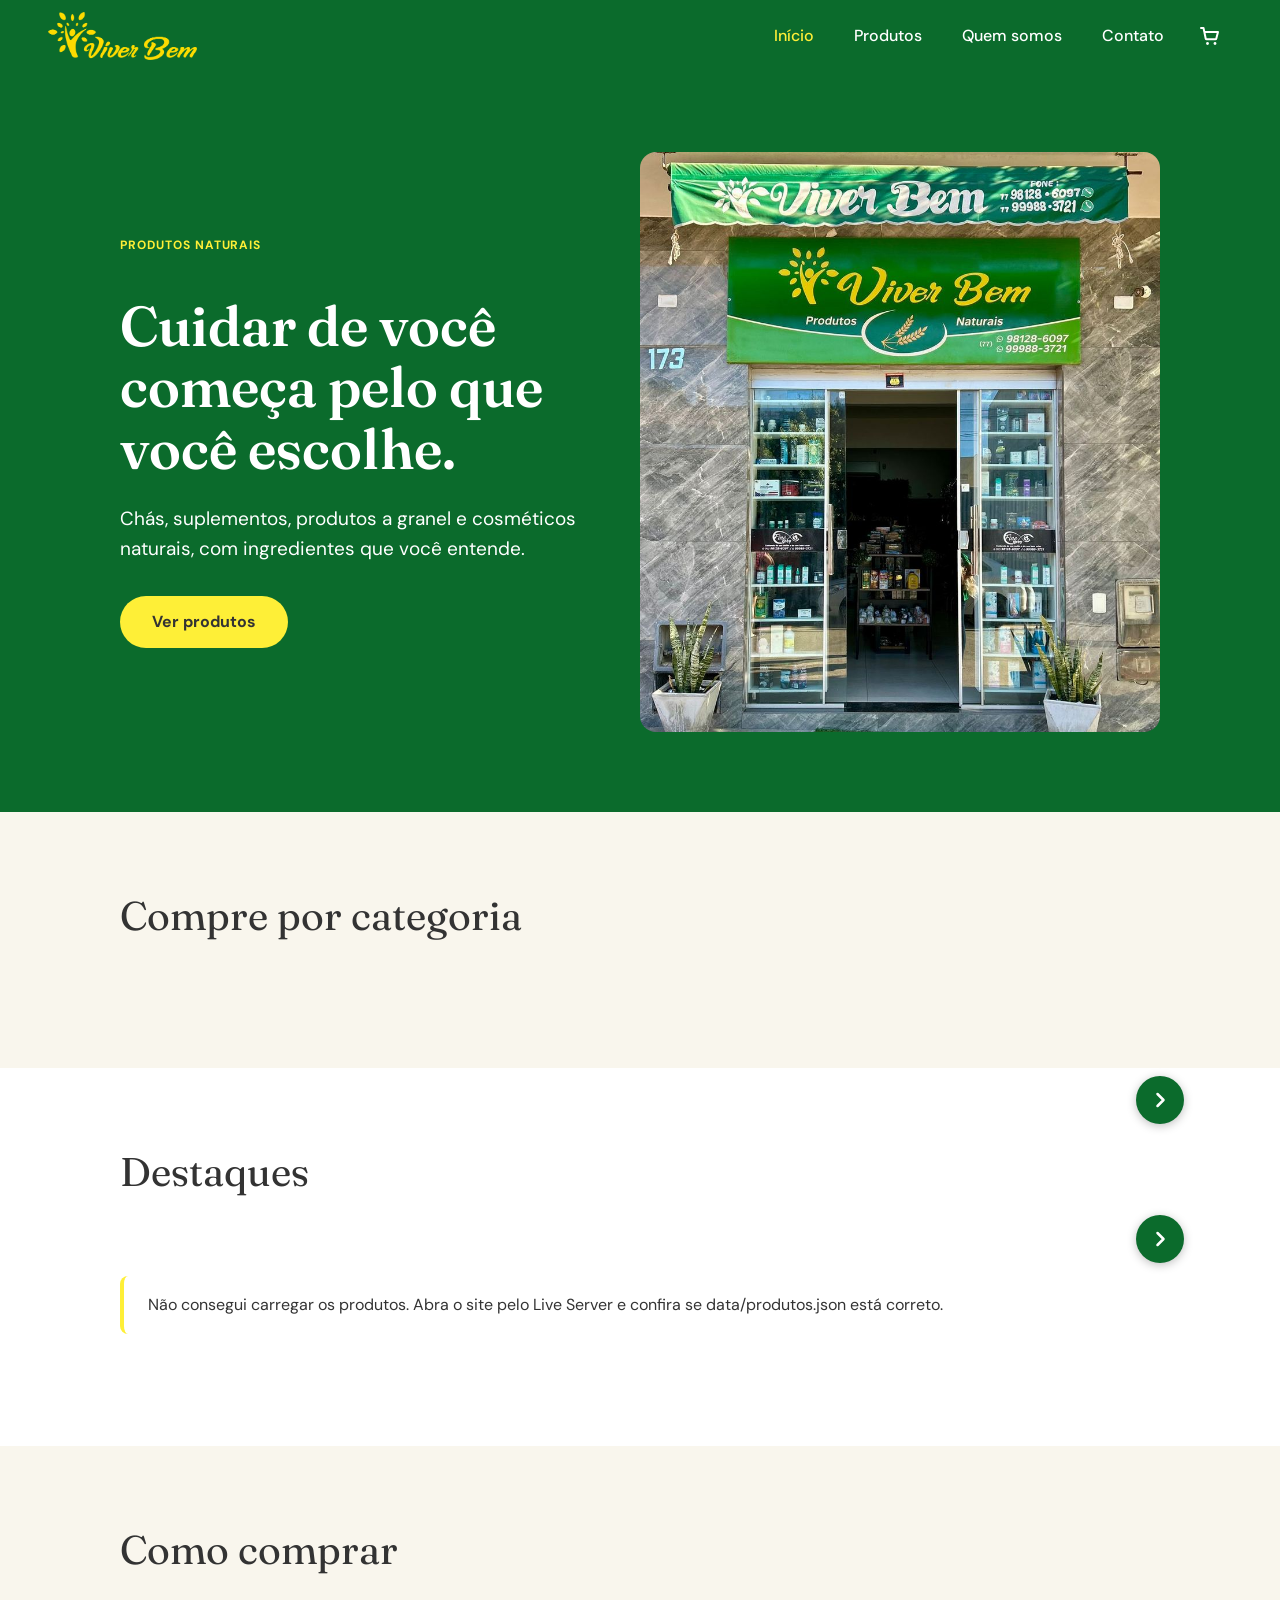
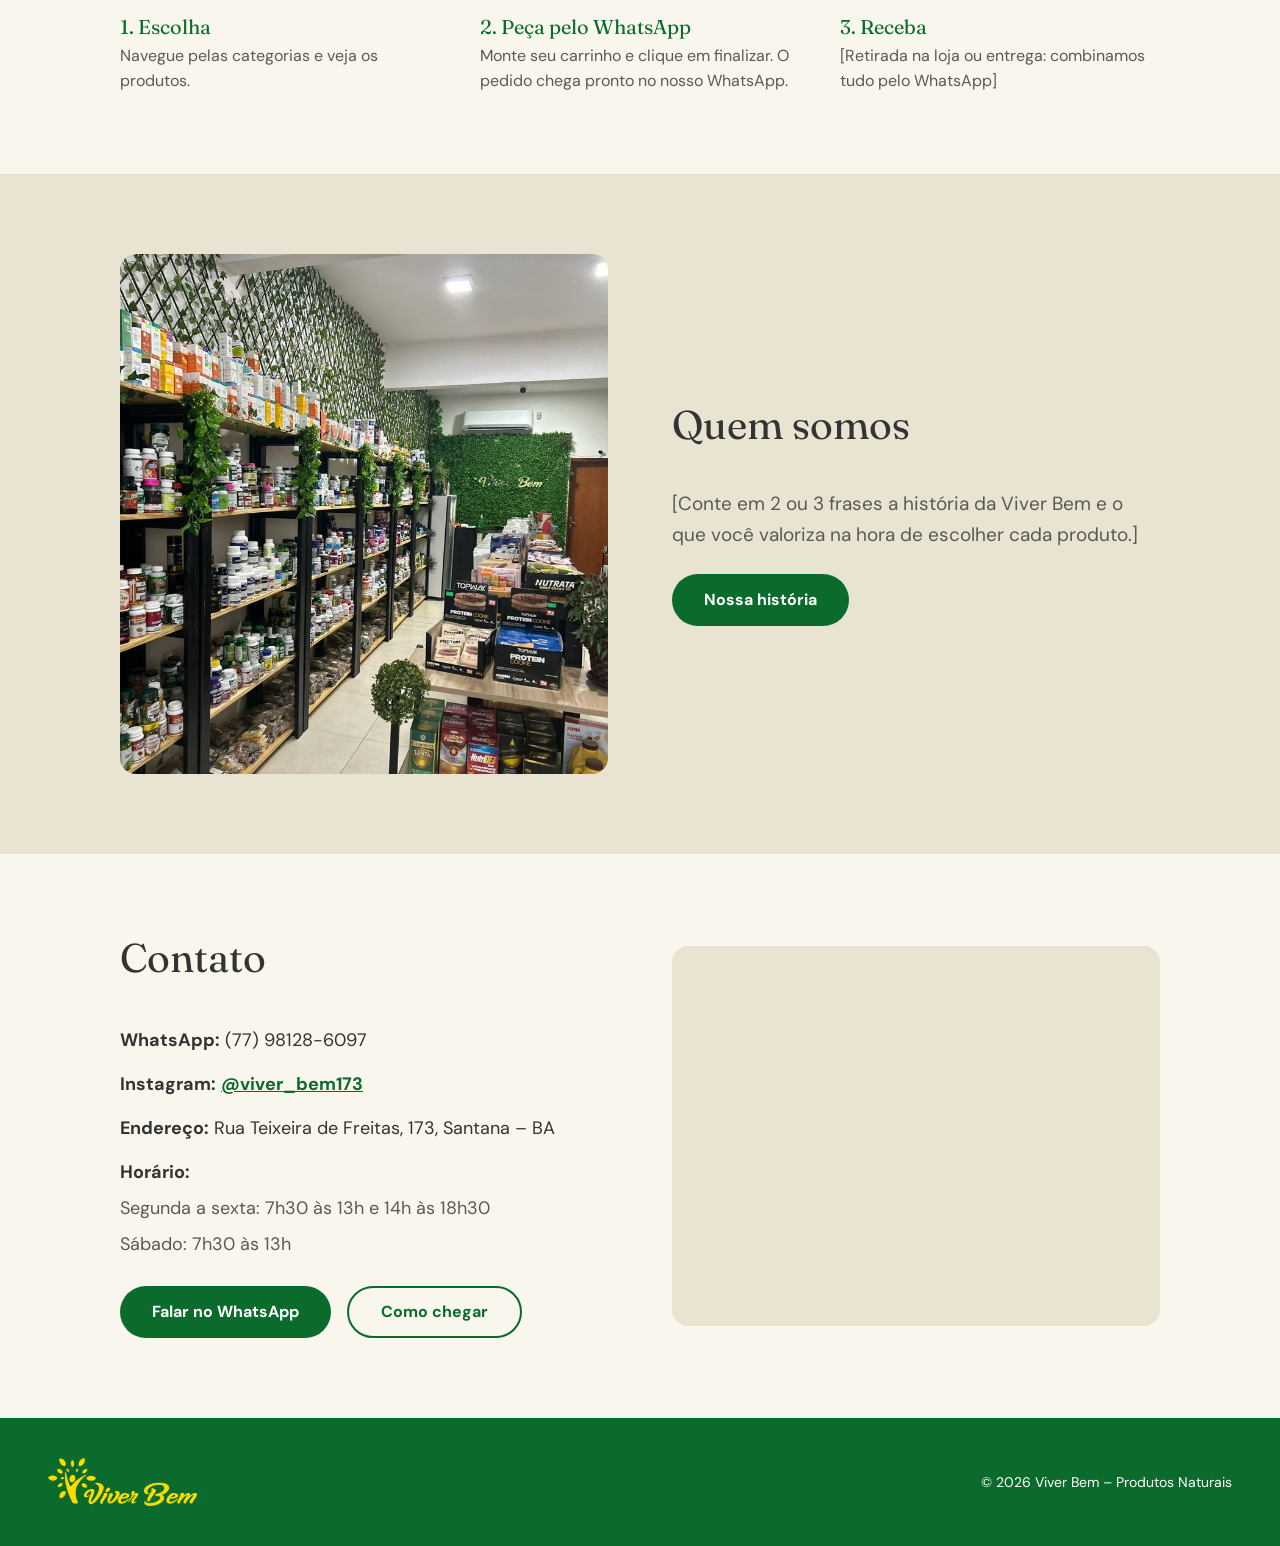
==== commit 348079c2: "Categorias em carrossel" ====
--- a/index.html
+++ b/index.html
@@ -68,8 +68,16 @@
     <section class="secao">
       <div class="container">
         <h2>Compre por categoria</h2>
-        <div class="grid grid-categorias" id="lista-categorias">
-          <!-- Os cartões das categorias entram aqui sozinhos (Supabase ou data/categorias.json) -->
+        <div class="carrossel carrossel-categorias">
+          <button type="button" class="carrossel-seta anterior" id="categorias-anterior" aria-label="Ver categorias anteriores" disabled>
+            <svg width="20" height="20" viewBox="0 0 20 20" fill="none" aria-hidden="true"><path d="M12.5 4l-6 6 6 6" stroke="currentColor" stroke-width="2.5" stroke-linecap="round" stroke-linejoin="round"/></svg>
+          </button>
+          <div class="carrossel-trilho" id="lista-categorias" role="region" aria-label="Categorias">
+            <!-- Os cartões das categorias entram aqui sozinhos (Supabase ou data/categorias.json) -->
+          </div>
+          <button type="button" class="carrossel-seta proximo" id="categorias-proximo" aria-label="Ver mais categorias">
+            <svg width="20" height="20" viewBox="0 0 20 20" fill="none" aria-hidden="true"><path d="M7.5 4l6 6-6 6" stroke="currentColor" stroke-width="2.5" stroke-linecap="round" stroke-linejoin="round"/></svg>
+          </button>
         </div>
       </div>
     </section>
--- a/css/style.css
+++ b/css/style.css
@@ -503,7 +503,8 @@
   padding-bottom: var(--e1);
 }
 .carrossel-trilho::-webkit-scrollbar { display: none; }
-.carrossel-trilho > .card-produto {
+.carrossel-trilho > .card-produto,
+.carrossel-trilho > .categoria {
   flex: 0 0 calc((100% - var(--e2)) / 2);
   scroll-snap-align: start;
 }
@@ -526,12 +527,18 @@
 .carrossel.sem-rolagem .carrossel-seta { display: none !important; }
 @media (min-width: 768px) {
   .carrossel-seta { display: grid; }
-  .carrossel-trilho > .card-produto { flex-basis: calc((100% - 2 * var(--e2)) / 3); }
+  .carrossel-trilho > .card-produto,
+  .carrossel-trilho > .categoria { flex-basis: calc((100% - 2 * var(--e2)) / 3); }
 }
 @media (min-width: 1024px) {
-  .carrossel-trilho > .card-produto { flex-basis: calc((100% - 3 * var(--e3)) / 4); }
+  .carrossel-trilho > .card-produto,
+  .carrossel-trilho > .categoria { flex-basis: calc((100% - 3 * var(--e3)) / 4); }
   .carrossel-trilho { gap: var(--e3); }
 }
+
+/* setas do carrossel de categorias ficam no meio da foto */
+.carrossel-categorias .carrossel-seta { top: 60px; }
+@media (min-width: 1024px) { .carrossel-categorias .carrossel-seta { top: 120px; } }
 
 .campo-nome { display: grid; gap: 6px; font-weight: 500; }
 .campo-nome input {
@@ -584,3 +591,7 @@
 @media (min-width: 1024px) {
   .foto-sobre { aspect-ratio: 4 / 5; max-height: 520px; }
 }
+
+/* Foto da categoria (cartões da Home) */
+.foto-categoria { width: 100%; height: 120px; object-fit: cover; border-radius: var(--raio); display: block; }
+@media (min-width: 1024px) { .foto-categoria { height: 240px; } }
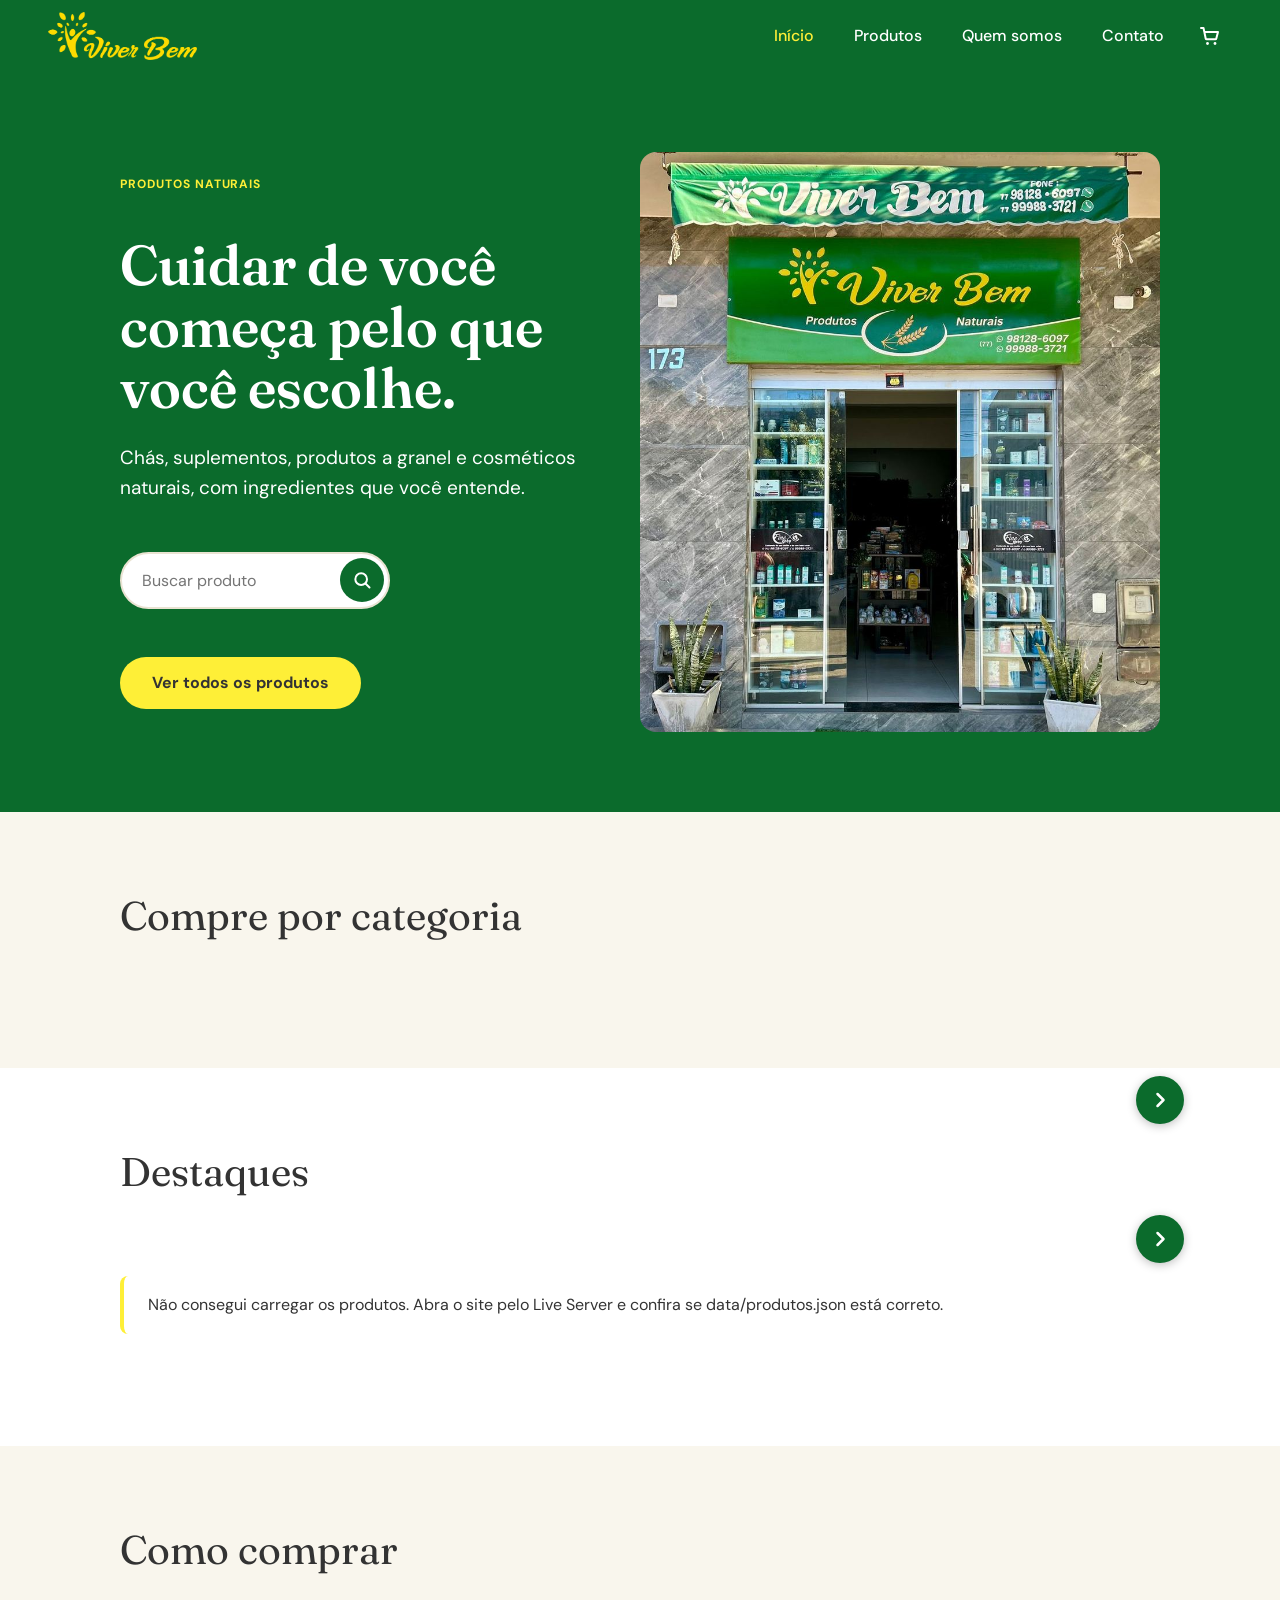
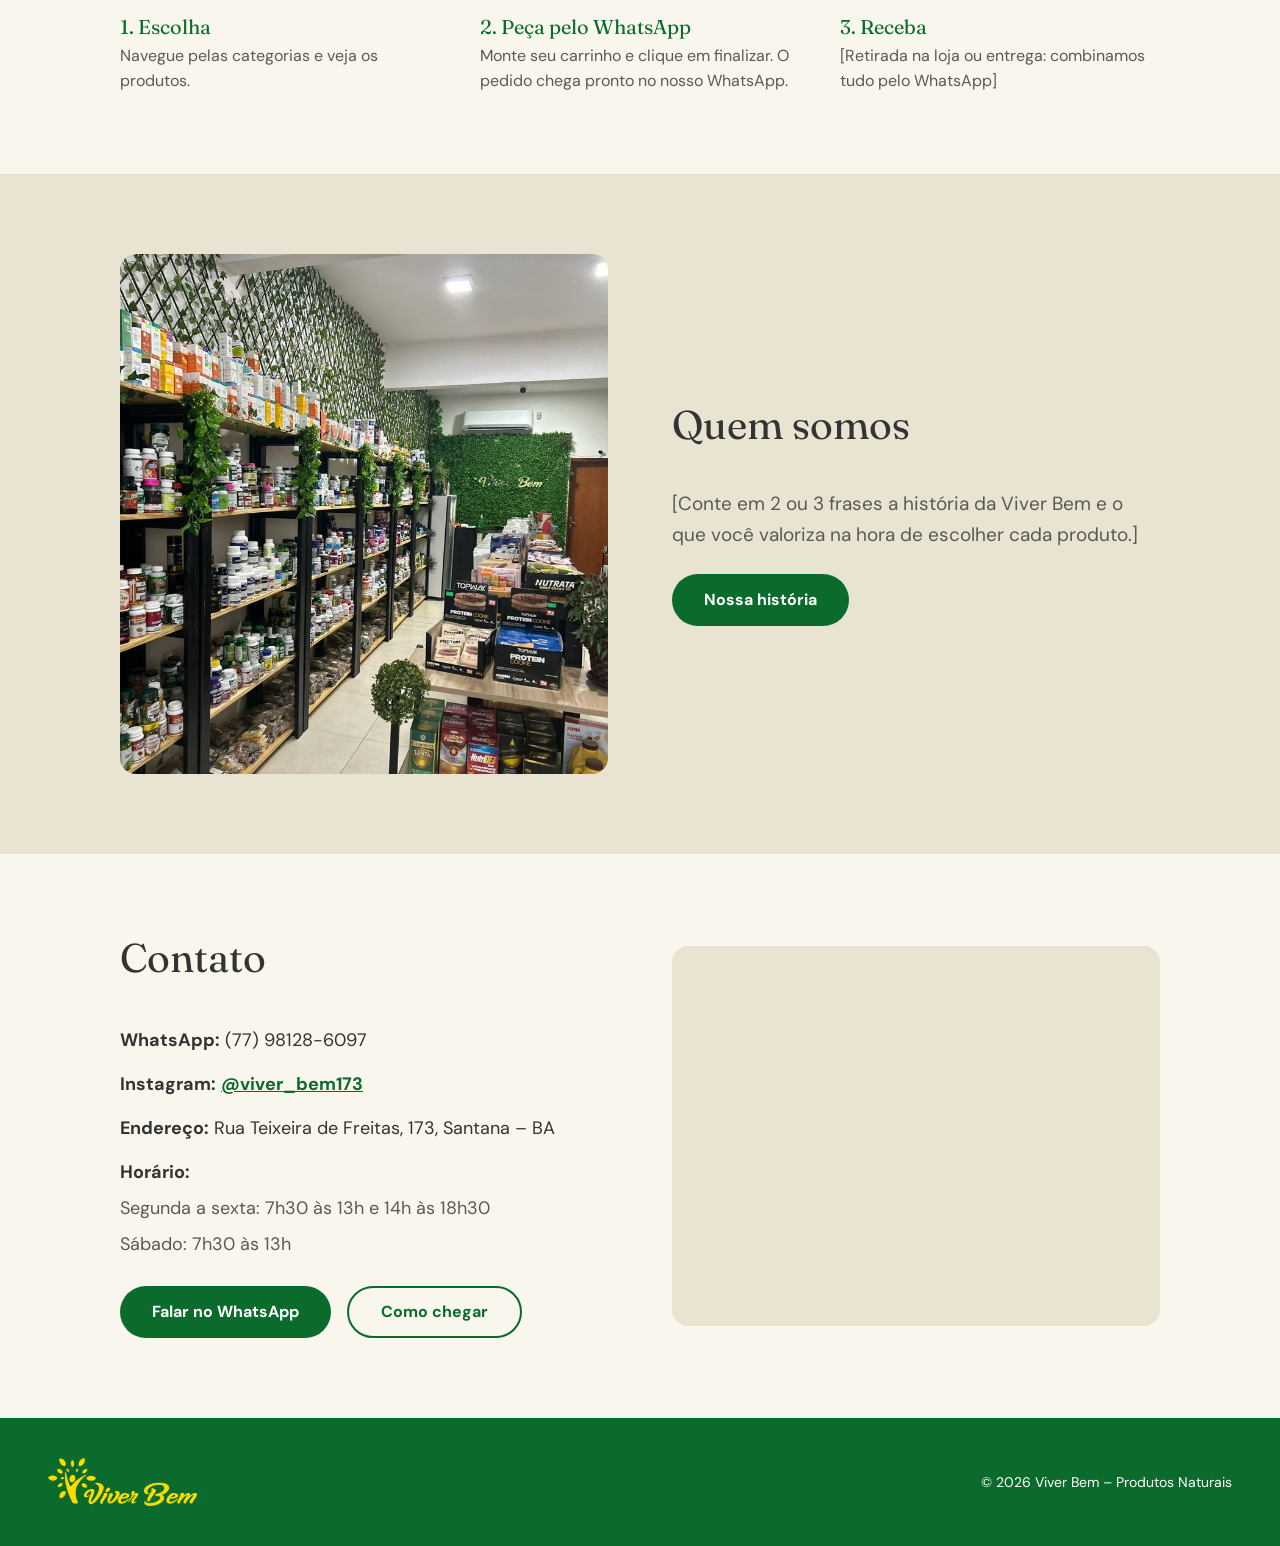
==== commit 3f4a0403: "Busca de produtos" ====
--- a/index.html
+++ b/index.html
@@ -58,7 +58,12 @@
           <p class="eyebrow">Produtos naturais</p>
           <h1>Cuidar de você começa pelo que você escolhe.</h1>
           <p class="lead">Chás, suplementos, produtos a granel e cosméticos naturais, com ingredientes que você entende.</p>
-          <a href="produtos.html" class="btn btn-amarelo">Ver produtos</a>
+          <form class="busca" role="search" action="produtos.html" method="get">
+          <label class="busca-rotulo" for="busca-home">Buscar produto</label>
+          <input type="search" id="busca-home" name="busca" class="busca-campo" placeholder="Buscar produto" autocomplete="off" maxlength="60">
+          <button type="submit" class="busca-botao" aria-label="Buscar"><svg width="20" height="20" viewBox="0 0 24 24" fill="none" aria-hidden="true"><circle cx="11" cy="11" r="7" stroke="currentColor" stroke-width="2.4"/><path d="M16.5 16.5L21 21" stroke="currentColor" stroke-width="2.4" stroke-linecap="round"/></svg></button>
+        </form>
+          <a href="produtos.html" class="btn btn-amarelo">Ver todos os produtos</a>
         </div>
         <img src="assets/loja-entrada.jpg" alt="Fachada da loja Viver Bem, na Rua Teixeira de Freitas, 173" class="foto-hero" width="900" height="1142">
       </div>
--- a/css/style.css
+++ b/css/style.css
@@ -595,3 +595,27 @@
 /* Foto da categoria (cartões da Home) */
 .foto-categoria { width: 100%; height: 120px; object-fit: cover; border-radius: var(--raio); display: block; }
 @media (min-width: 1024px) { .foto-categoria { height: 240px; } }
+
+/* ---------- Busca de produtos ---------- */
+.busca { position: relative; display: flex; align-items: center; max-width: 560px; margin: var(--e2) 0; }
+.busca-rotulo { position: absolute; width: 1px; height: 1px; overflow: hidden; clip: rect(0 0 0 0); white-space: nowrap; }
+.busca-campo {
+  width: 100%;
+  font: inherit; font-size: 16px;
+  padding: 14px 56px 14px 20px;
+  border: 2px solid var(--areia);
+  border-radius: 999px;
+  background: var(--branco);
+  color: var(--texto);
+}
+.busca-campo:focus { outline: none; border-color: var(--verde-escuro); box-shadow: 0 0 0 3px rgba(11, 107, 44, .18); }
+.busca-botao {
+  position: absolute; right: 6px;
+  width: 44px; height: 44px;
+  display: grid; place-items: center;
+  border: 0; border-radius: 50%;
+  background: var(--verde-escuro); color: var(--branco);
+  cursor: pointer;
+}
+.busca-botao:hover { background: var(--verde-claro); }
+.hero-texto .busca { margin: var(--e3) 0 var(--e2); }
